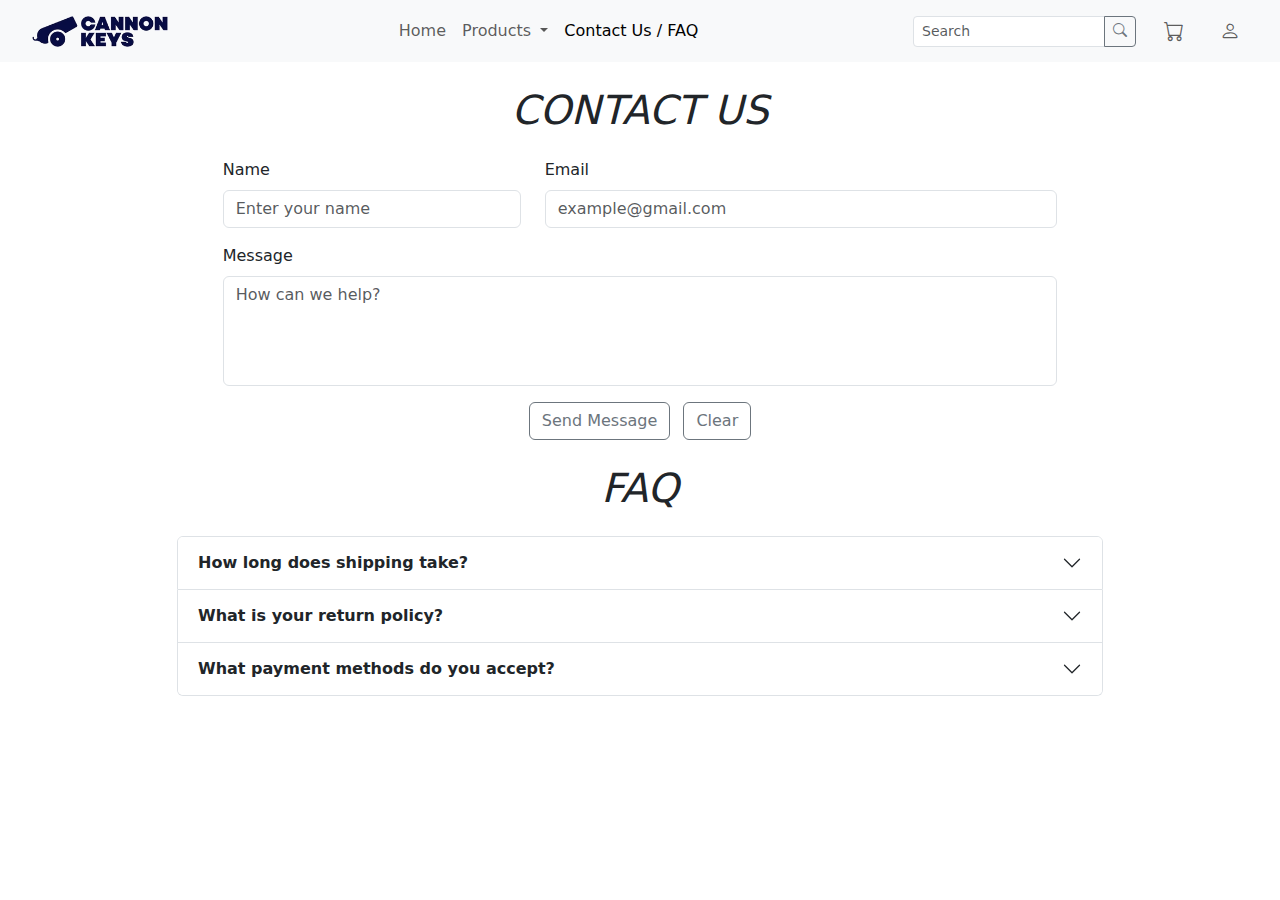
==== contactus.html @ 1815ee34 "first commit" ====
<!DOCTYPE html>
<html lang="en">
<head>
    <meta charset="UTF-8">
    <meta name="viewport" content="width=device-width, initial-scale=1.0">
    <link rel="stylesheet" href="stylesheet.css">
    <link rel="stylesheet" href="https://cdn.jsdelivr.net/npm/bootstrap-icons@1.11.3/font/bootstrap-icons.min.css">
    <link href="https://cdn.jsdelivr.net/npm/bootstrap@5.3.3/dist/css/bootstrap.min.css" rel="stylesheet" 
    integrity="sha384-QWTKZyjpPEjISv5WaRU9OFeRpok6YctnYmDr5pNlyT2bRjXh0JMhjY6hW+ALEwIH" crossorigin="anonymous">
    <title>Contact Us</title>
</head>
<body>
    <nav class="navbar navbar-expand-lg bg-body-tertiary">
        <div class="container-fluid" id="navbar-container">
            <button class="navbar-toggler" type="button" data-bs-toggle="offcanvas" data-bs-target="#navbarOffcanvasLg" aria-controls="navbarOffcanvasLg" 
            aria-expanded="false" aria-label="Toggle navigation">
                <span class="navbar-toggler-icon"></span>
            </button>
            <div class="logo">
                <a class="navbar-brand" href="index.html">
                    <img id="nav-logo" src="photos/logo.avif" alt="logo">
                </a>
            </div>
            <div class="navbar-links">
                <div class="offcanvas offcanvas-start" tabindex="-1" id="navbarOffcanvasLg">
                    <div class="offcanvas-header">
                        <img src="photos/logo.avif" alt="logo" id="canvas-nav-logo">
                        <button type="button" class="btn-close" data-bs-dismiss="offcanvas" aria-label="Close"></button>
                    </div>
                    <div class="offcanvas-body">
                        <ul class="navbar-nav">
                            <li class="nav-item">
                                <a class="nav-link" aria-current="page" href="index.html">Home</a>
                            </li>
                            <li class="nav-item dropdown">
                                <a class="nav-link dropdown-toggle" href="#" role="button" data-bs-toggle="dropdown" data-bs-auto-close="outside" 
                                aria-expanded="false">
                                    Products
                                </a>
                                <ul class="dropdown-menu">
                                    <li><a href="#" class="dropdown-item">Keybords</a></li>
                                    <li><a href="#" class="dropdown-item">Keycaps</a></li>
                                    <li><a href="#" class="dropdown-item">Switches</a></li>
                                </ul>
                            </li>
                            <li class="nav-item">
                                <a class="nav-link active" href="contactus.html">Contact Us / FAQ</a>
                            </li>
                        </ul>
                    </div>
                </div>
            </div>
            <div class="navbar-icons">
                <ul class="navbar-nav" id="nav-icon-list">
                    <li class="nav-item">
                        <div class="input-group input-group-sm">
                            <input type="text" class="form-control" placeholder="Search" aria-label="search box">
                            <button class="btn btn-outline-secondary" type="button"><i class="bi bi-search"a></i></button>
                        </div>
                    </li>
                    <li class="nav-item">
                        <a class="nav-link" href="#"><i class="bi bi-cart" id="nav-icon"></i></a>
                    </li>
                    <li class="nav-item">
                        <a class="nav-link" href="#"><i class="bi bi-person" id="nav-icon"></i></a>
                    </li>
                </ul>
            </div>
        </div>
    </nav>

    <h1 class="text-center text-uppercase fst-italic fw-normal fs-1 mt-4 mb-4">Contact Us</h1>
    <form class="needs-validation ps-2 pe-2" id="contact-form" novalidate>
        <div class="row justify-content-center">
            <div class="col-md-3">
                <div class="mb-3" id="input-container">
                    <label for="name" class="form-label">Name</label>
                    <input type="text" class="form-control" id="name" placeholder="Enter your name" required>
                    <div class="invalid-feedback">
                        Please enter your name.
                    </div>
                </div>
            </div>
            <div class="col-md-5">
                <div class="mb-3" id="input-container">
                    <label for="email" class="form-label">Email</label>
                    <input type="email" class="form-control" id="email" placeholder="example@gmail.com" required>
                    <div class="invalid-feedback">
                        Please enter a valid email.
                    </div>
                </div>
            </div>
        </div>
        <div class="row justify-content-center">
            <div class="col-md-8">
                <div class="mb-3" id="input-container">
                    <label for="message" class="form-label">Message</label>
                    <textarea class="form-control" id="message" rows="4" placeholder="How can we help?" required></textarea>
                    <div class="invalid-feedback">
                        Please enter a message.
                    </div>
                </div>
            </div>
        </div>
        <div class="text-center">
            <button type="submit" class="btn btn-outline-secondary me-2">Send Message</button>
            <button type="reset" class="btn btn-outline-secondary">Clear</button>
        </div>
    </form>


    <h1 class="text-center text-uppercase fst-italic fw-normal fs-1 mt-4 mb-4">FAQ</h1>
    <div class="container">
        <div class="row justify-content-center">
            <div class="col-md-10">
                <div class="accordion">
                    <div class="accordion-item">
                        <h2 class="accordion-header">
                            <button class="accordion-button collapsed" type="button" data-bs-toggle="collapse" data-bs-target="#collapseOne" aria-expanded="false" aria-controls="collapseOne">
                                <strong>How long does shipping take?</strong>
                            </button>
                        </h2>
                        <div id="collapseOne" class="accordion-collapse collapse" data-bs-parent="#accordionExample">
                            <div class="accordion-body">
                                <p>
                                    We ship your order within 48 hours using standard shipping. 
                                    On average, orders are received within 5-7 business days.
                                </p>
                            </div>
                        </div>
                    </div>
                    <div class="accordion-item">
                        <h2 class="accordion-header">
                            <button class="accordion-button collapsed" type="button" data-bs-toggle="collapse" data-bs-target="#collapseTwo" aria-expanded="false" aria-controls="collapseTwo">
                                <strong>What is your return policy?</strong>
                            </button>
                        </h2>
                        <div id="collapseTwo" class="accordion-collapse collapse" data-bs-parent="#accordionExample">
                            <div class="accordion-body">
                                <p>
                                    We have a 30 day return policy. If you are not satisfied with your order, 
                                    you may return the item within 30 days of purchase.
                                </p>
                            </div>
                        </div>
                    </div>
                    <div class="accordion-item">
                        <h2 class="accordion-header">
                            <button class="accordion-button collapsed" type="button" data-bs-toggle="collapse" data-bs-target="#collapseThree" aria-expanded="false" aria-controls="collapseThree">
                                <strong>What payment methods do you accept?</strong>
                            </button>
                        </h2>
                        <div id="collapseThree" class="accordion-collapse collapse" data-bs-parent="#accordionExample">
                            <div class="accordion-body">
                                <p>
                                    We accept all major credit cards, Apple Pay, Google Pay, and PayPal.
                                </p>
                            </div>
                        </div>
                    </div>
                </div>
            </div>
        </div>
    </div>

<script src="main.js"></script>
<script src="https://cdn.jsdelivr.net/npm/bootstrap@5.3.3/dist/js/bootstrap.bundle.min.js" 
integrity="sha384-YvpcrYf0tY3lHB60NNkmXc5s9fDVZLESaAA55NDzOxhy9GkcIdslK1eN7N6jIeHz" crossorigin="anonymous"></script>
</body>
</html>
---- stylesheet.css ----
/* Navbar */

#nav-logo {
    width: 136px;
    margin-left: 20px;
}

#nav-icon {
    font-size: 20px;
}

#nav-icon-list {
    display: flex;
    flex-direction: row !important;
    gap: 20px;
    align-items: center;
    vertical-align: middle;
}

.navbar-icons {
    margin-right: 20px;
}

/* Carousel */

.carousel-inner {
    max-height: 800px;
}

.carousel-item img {
    width: 100%;
    height: 100%;
    object-fit: cover;
    /* Adds a dark overlay beneath the caption */
    filter: brightness(0.7);
    position: relative;
}

.carousel-caption {
    position: absolute;
    top: 40%;
    left: 50%;
}

/* Dynamically adjust font sizes based on screen size */
.carousel-caption h3 {
    font-size: calc(24px + .8vw);
}

.carousel-caption p {
    font-size: calc(16px + .8vw);
}

.carousel-caption button {
    font-size: calc(10px + .8vw);
}

/* Table */

.bi-card-checklist {
    font-size: 10vw;
}

#home-table {
    table-layout: fixed;
    width: 100%;
}

#home-table th, #home-table td {
    width: 25%;
}

#home-table td i {
    font-size: calc(10px + 1.5vw);
}

#home-table tr {
    vertical-align: middle;
}

/* Contact Us */

#message {
    resize: none;
}

#input-container label{
    font-weight: 500;
}

@media screen and (max-width: 768px) {
    #nav-logo {
        width: 120px;
    }

    #canvas-nav-logo {
        width: 120px;
        margin-left: 0;
        margin-top: 8px;
    }

    .logo {
        margin-left: auto;
        margin-right: 0;
    }
    
    #nav-icon-list {
        display: flex;
        flex-direction: row;
        gap: 24px;
    }

    .navbar-icons {
        margin-left: auto;
        margin-right: 20px;
    }

    .carousel-item img {
        height: 300px;
    }

    .carousel-caption {
        top: 35%;
    }

    #home-table h3 {
        font-size: 16px;
    }

    #home-table th {
        font-size: 12px;
    }
}
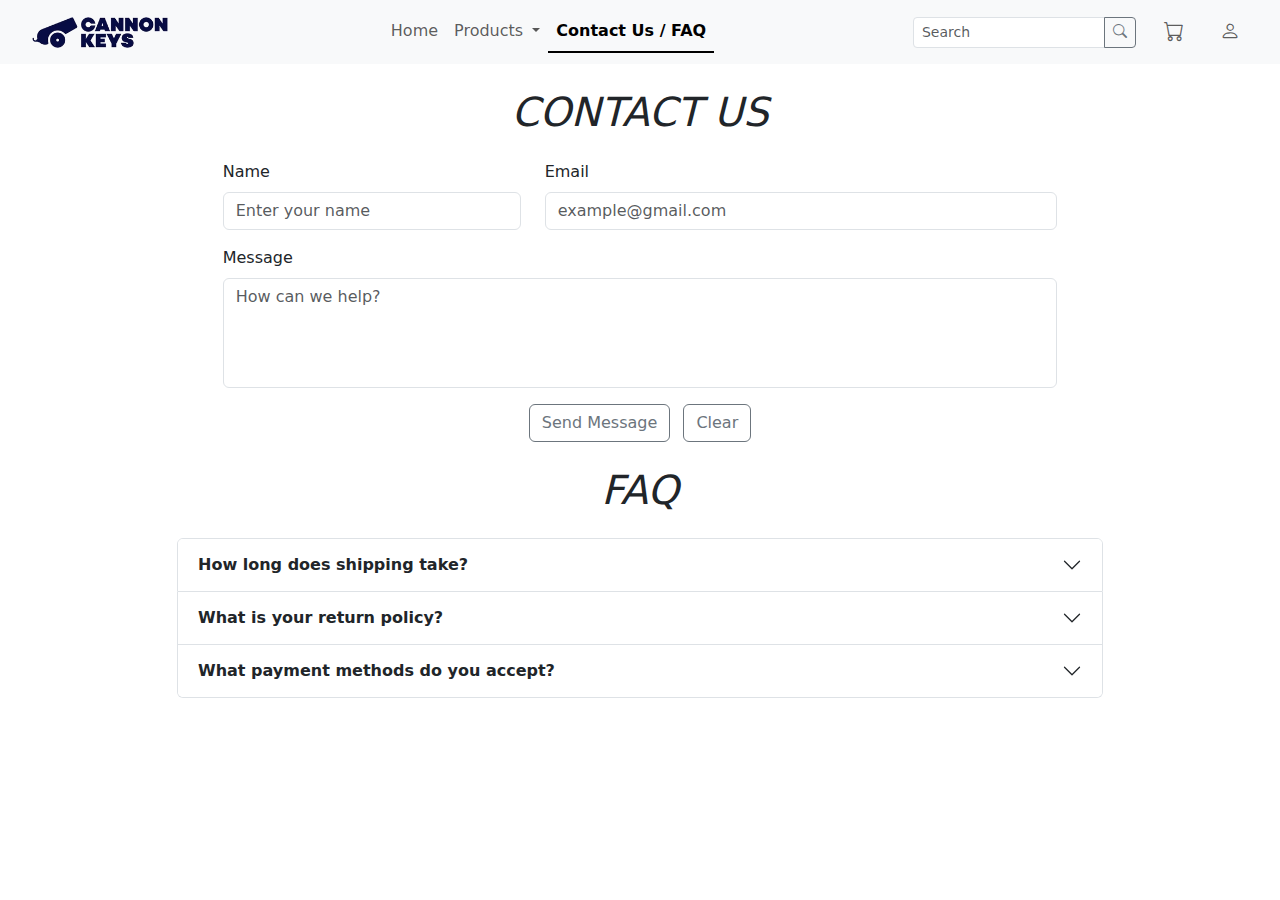
==== commit b73733cc: "added nav-underline class to navbar" ====
--- a/contactus.html
+++ b/contactus.html
@@ -10,7 +10,7 @@
     <title>Contact Us</title>
 </head>
 <body>
-    <nav class="navbar navbar-expand-lg bg-body-tertiary">
+    <nav class="navbar navbar-expand-lg bg-body-tertiary nav-underline">
         <div class="container-fluid" id="navbar-container">
             <button class="navbar-toggler" type="button" data-bs-toggle="offcanvas" data-bs-target="#navbarOffcanvasLg" aria-controls="navbarOffcanvasLg" 
             aria-expanded="false" aria-label="Toggle navigation">
